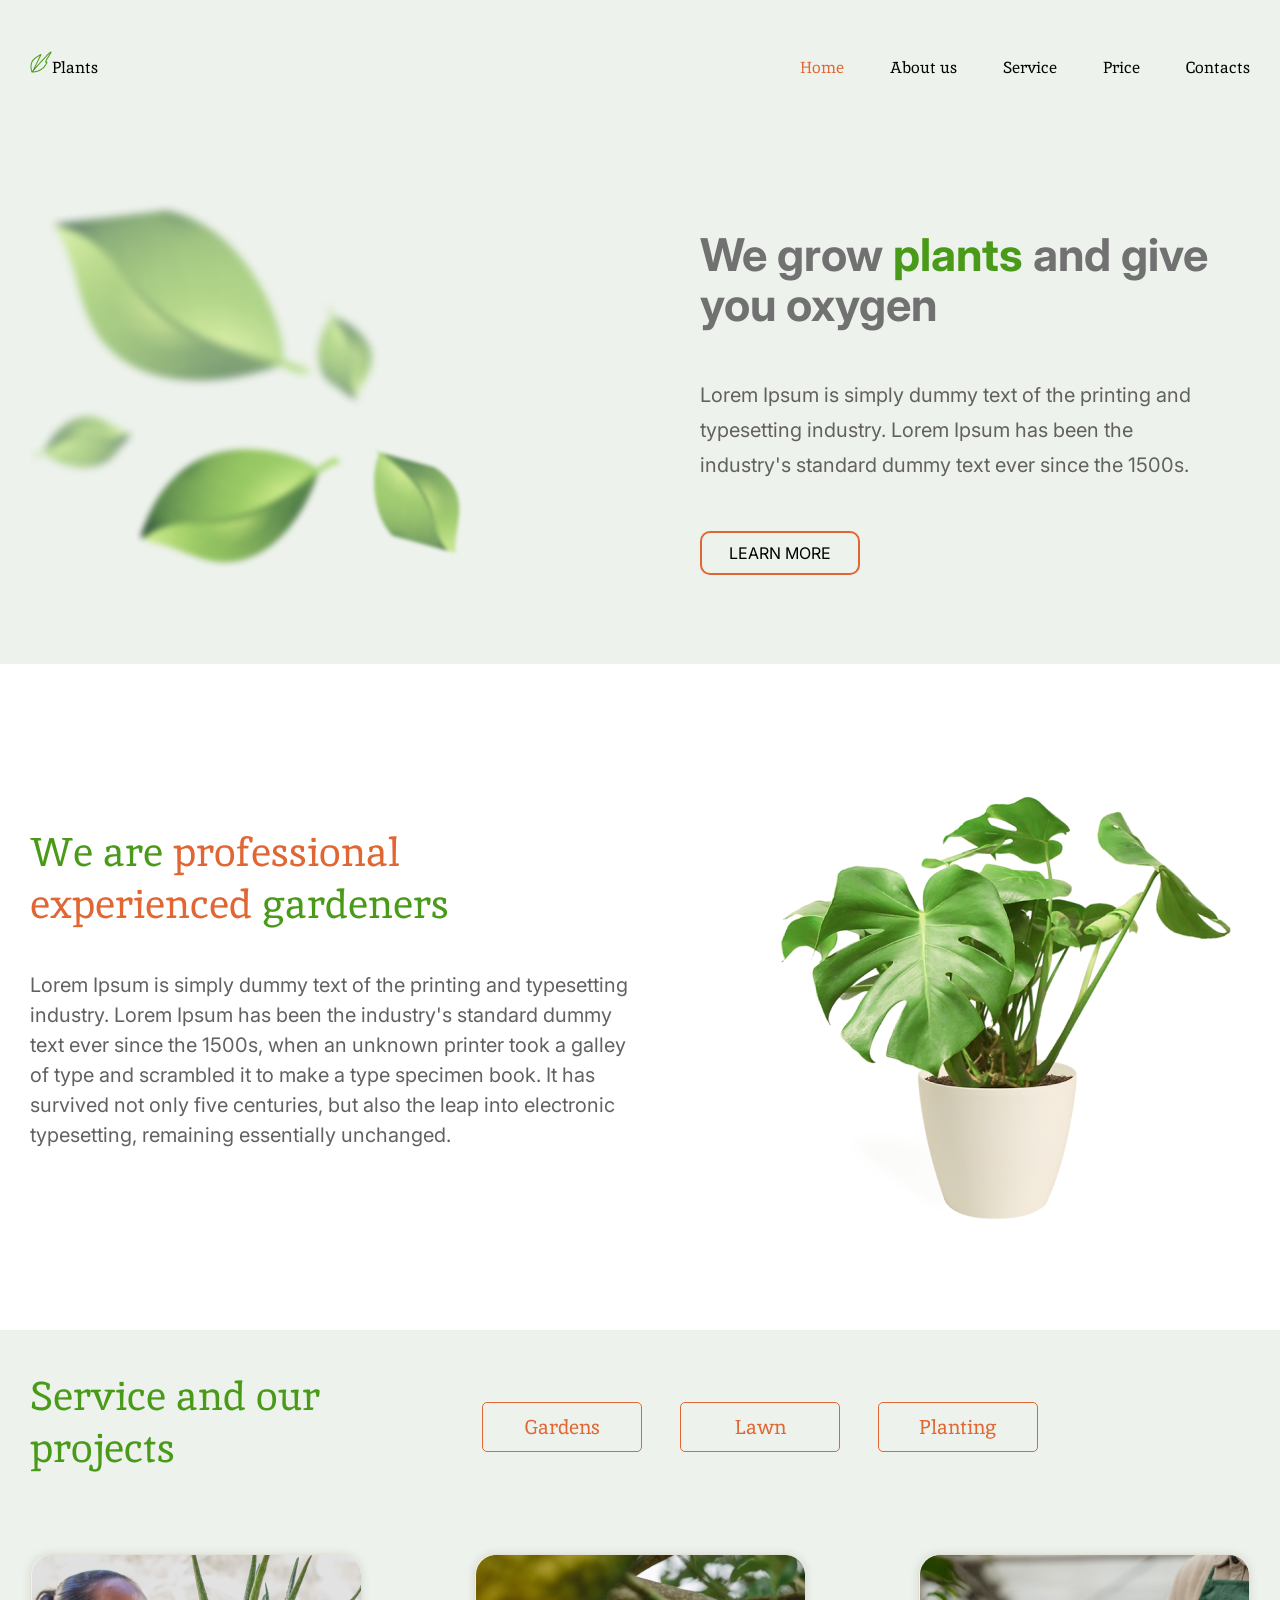
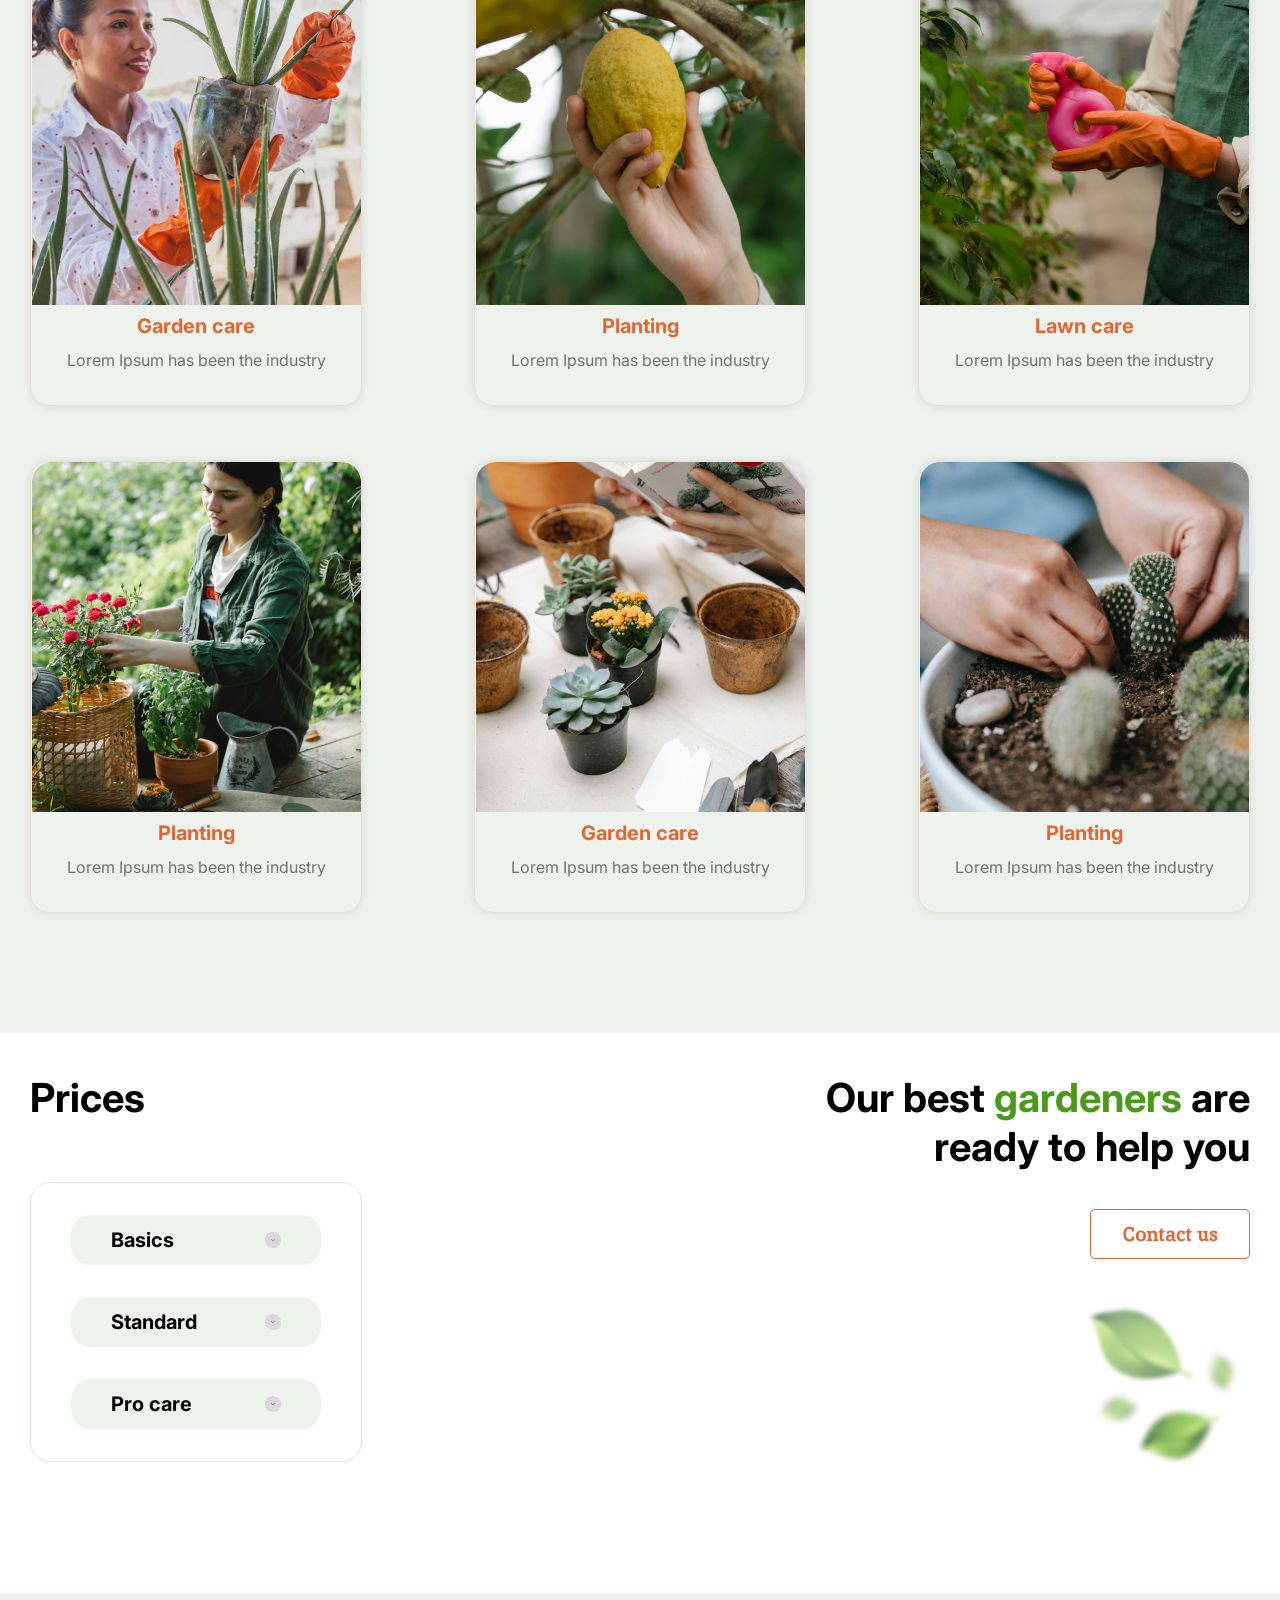
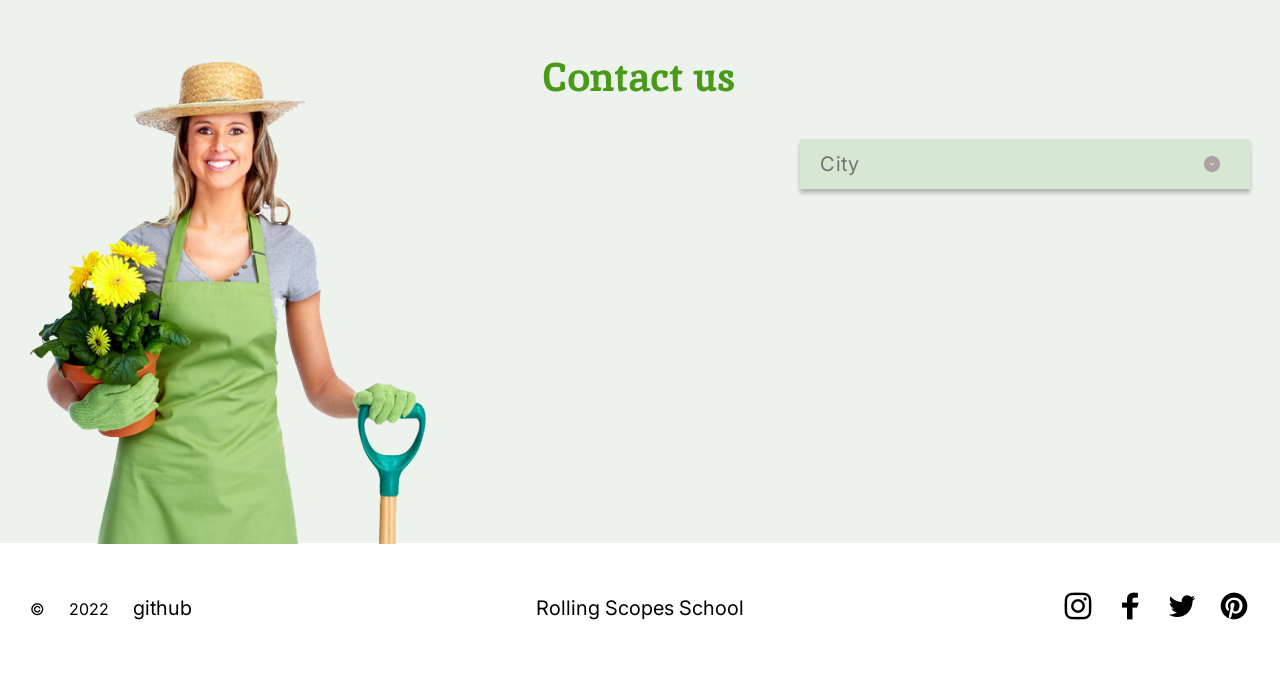
==== index.html @ c93bf302 "fix: change sections' layout" ====
<!DOCTYPE html>
<html lang="en">
<head>
    <meta charset="UTF-8">
    <meta http-equiv="X-UA-Compatible" content="IE=edge">
    <meta name="viewport" content="width=device-width, initial-scale=1.0">
    <title>Plants</title>

    <link rel="icon" href="img/icon.png">

    <link rel="preconnect" href="https://fonts.googleapis.com">
    <link rel="preconnect" href="https://fonts.gstatic.com" crossorigin>
    <link rel="stylesheet" href="https://fonts.googleapis.com/css2?family=Inika:wght@400;700&family=Inter:wght@400;500;600;700&display=swap">

    <link rel="stylesheet" href="plants.css">
</head>
<body>
    <header>
        <div class="container">
            <nav class="navbar">
                <a class="navbar-brand" href="/">
                    <img src="img/logo.png" alt="Plants logo">
                    <span>Plants</span>
                </a>
                <div class="navbar-toggler"></div>
                <div class="navbar-collapse">
                    <ul class="navbar-nav">
                        <li>
                            <a class="navbar-link" href="#welcome">Home</a>
                        </li>
                        <li>
                            <a class="navbar-link" href="#about">About us</a>
                        </li>
                        <li>
                            <a class="navbar-link" href="#service">Service</a>
                        </li>
                        <li>
                            <a class="navbar-link" href="#prices">Price</a>
                        </li>
                        <li>
                            <a class="navbar-link" href="#contacts">Contacts</a>
                        </li>
                    </ul>
                </div>
            </nav>
        </div>
    </header>
    <main>
        <section id="welcome">
            <div class="container">
                <div class="content">
                    <h1>We grow <span>plants</span> and give <br>you oxygen</h1>
                    <p>Lorem Ipsum is simply dummy text of the printing and <br>typesetting industry. Lorem Ipsum has been the <br>industry's standard dummy text ever since the 1500s.</p>
                    <button class="btn primary-btn" type="button">Learn more</button>
                </div>
                <div class="leafs">
                    <img src="img/leafs1.png" alt="leafs">
                </div>
            </div>
        </section>
        <section id="about">
            <div class="container">
                <div class="content">
                    <h2>We are <span>professional experienced</span> gardeners</h2>
                    <p>Lorem Ipsum is simply dummy text of the printing and typesetting industry. Lorem Ipsum has been the industry's standard dummy text ever since the 1500s, when an unknown printer took a galley of type and scrambled it to make a type specimen book. It has survived not only five centuries, but also the leap into electronic typesetting, remaining essentially unchanged.</p>   
                </div>
                <div class="plant">
                    <img src="img/houseplant.png" alt="house plant in a pot">
                </div>
           </div>
        </section>
        <section id="service">
            <div class="container">
                <div class="content">
                    <h2>Service and our projects</h2>
                </div>
                <div class="buttons">
                    <button class="btn" type="button">Gardens</button>
                    <button class="btn" type="button">Lawn</button>
                    <button class="btn" type="button">Planting</button>
                </div>
                <div class="product-grid">
                    <div class="product-box">
                        <div class="image">
                            <img src="img/product1.png" alt="Garden care">
                        </div>
                        <div class="name">Garden care</div>
                        <div class="description">Lorem Ipsum has been the industry</div>
                    </div>
                    <div class="product-box">
                        <div class="image">
                            <img src="img/product2.png" alt="Planting">
                        </div>
                        <div class="name">Planting</div>
                        <div class="description">Lorem Ipsum has been the industry</div>
                    </div>
                    <div class="product-box">
                        <div class="image">
                            <img src="img/product3.png" alt="Lawn care">
                        </div>
                        <div class="name">Lawn care</div>
                        <div class="description">Lorem Ipsum has been the industry</div>
                    </div>
                    <div class="product-box">
                        <div class="image">
                            <img src="img/product4.png" alt="Planting">
                        </div>
                        <div class="name">Planting</div>
                        <div class="description">Lorem Ipsum has been the industry</div>
                    </div>
                    <div class="product-box">
                        <div class="image">
                            <img src="img/product5.png" alt="Garden care">
                        </div>
                        <div class="name">Garden care</div>
                        <div class="description">Lorem Ipsum has been the industry</div>
                    </div>
                    <div class="product-box">
                        <div class="image">
                            <img src="img/product6.png" alt="Planting">
                        </div>
                        <div class="name">Planting</div>
                        <div class="description">Lorem Ipsum has been the industry</div>
                    </div>
                </div>
            </div>
        </section>
        <section id="prices">
            <div class="container">
                <div class="content">
                    <div class="content-left">
                        <h2>Prices</h2>
                        <div class="prices-box">
                            <div class="price-select">
                                <span>Basics</span>
                                <img src="img/accordion_btn2.png" alt="arrow down">
                            </div>
                            <div class="price-select">
                                <span>Standard</span>
                                <img src="img/accordion_btn2.png" alt="arrow down">
                            </div>
                            <div class="price-select">
                                <span>Pro care</span>
                                <img src="img/accordion_btn2.png" alt="arrow down">
                            </div>
                        </div>
                    </div>
                    <div class="content-right">
                        <h2>Our best <span>gardeners</span> are <br>ready to help you</h2>
                        <button class="btn contact-btn" type="button">Contact us</button>
                        <img src="img/leafs2.png" alt="leafs">
                    </div>
                </div>
            </div>
        </section>
        <section id="contacts">
            <div class="container">
                <div class="content">
                    <h2>Contact us</h2>
                    <div class="city-wrapper">
                        <div class="city-select">
                            <span>City</span>
                            <img src="img/accordion_btn.png" alt="arrow down">
                        </div>
                    </div>
                </div>
                <div class="img">
                    <img src="img/contact_woman.png" alt="Woman gardner with flowers">
                </div>
            </div>
        </section>
    </main>
    <footer>
        <div class="container">
            <div class="copyright">
                <p>&copy; <span>2022</span> <a href="https://github.com/k-korolev">github</a></p>
            </div>
            <div class="school">
                <a href="https://rs.school/js-stage0/">Rolling Scopes School</a>
            </div>
            <ul class="social">
                <li>
                    <a href="#">
                        <img src="img/icon-inst.png" alt="Instagram">
                    </a>
                </li>
                <li>
                    <a href="#">
                        <img src="img/icon-fb.png" alt="Facebook">
                    </a>
                </li>
                <li>
                    <a href="#">
                        <img src="img/icon-tw.png" alt="Twitter">
                    </a>
                </li>
                <li>
                    <a href="#">
                        <img src="img/icon-pin.png" alt="Pinterest">
                    </a>
                </li>
            </ul>
        </div>
    </footer>
</body>
</html>
---- plants.css ----
body {
    margin: 0;
    padding: 0;
    font-family: 'Inter', sans-serif;
    font-size: 16px;
    background :#ffffff;
}

h1 {
    font-size: 2.825rem; 
    line-height: 3.125rem;
    color:#717171;
}

h1 span {
    color: #499a18;
}

h2 {
    font-family: 'Inika', serif; 
    font-size: 2.5rem; 
    font-weight: 400; 
    color: #499a18;
}

.btn {
    display: flex;
    width: 160px;
    height: 50px;
    font-size: 1.25rem;
    font-family: 'Inika', serif;
    justify-content: center;
    align-items: center;
    border: 1px solid #e06733;
    border-radius: 5px;
    background: transparent;
    color: #e06733;
    cursor: pointer;
    transition: all 0.15s ease-in;
}

.primary-btn {
    height: 44px;
    font-size: 1rem;
    font-family: 'Inter', sans-serif;
    text-transform: uppercase;
    border: 2px solid #e06733;
    border-radius: 10px;
    color: #000000;
}

.contact-btn {
    font-weight: 700;
}

.btn:hover {
    background: #e06733;
    color: #ffffff;
}

.container {
    width: 1220px; 
    margin-left: auto; 
    margin-right:auto;
}

.primary-font {
    font-family: 'Inter', sans-serif;
}

.secondary-font {
    font-family: 'Inika', serif;
}

header {
    height: 134px; 
    display: flex; 
    align-items: center; 
    background: #edf2ec;
}

/* Navbar */
.navbar {
    display: flex;
    align-items: baseline;
}

.navbar-brand {
    display: flex;
    justify-content: flex-start;
    align-items: baseline;
    font-family: 'Inika', serif; 
    text-decoration: none; 
    color: #000000;
}

.navbar-brand span {
    transition: all 0.25s ease-in;
}

.navbar-brand:hover span {
    text-decoration: underline;
}

.navbar-toggler {
    display: none;
}

.navbar-collapse {
    flex-grow: 2;
    display: flex; 
    justify-content: flex-end;
}

.navbar-nav {
    margin: 0;
    padding: 0;
    list-style-type: none; 
    display: flex;
}

.navbar-nav li + li {
    margin-left: 2.875rem;
}

.navbar-link {
    display: flex;
    height: 2.5rem;
    font-family: 'Inika', serif; 
    justify-content: center;
    align-items: center;
    text-decoration: none;
    color: #010201;
    transition: all 0.25s ease-in;
}

.navbar-link:hover {
    text-decoration: underline;
}

.navbar-nav li:first-of-type .navbar-link  {
    color: #e06733;
}

/* Welcome */
#welcome {
   
    height: 530px;
    background: #edf2ec;
}

#welcome .container {
    display: flex;
    padding-top: 3.75rem;
    justify-content: space-between;
    align-items: flex-start;
}

#welcome .content {
    order: 2;
    width: 50%;
    max-width: 550px;
    padding-top: 2.25rem;
}

#welcome .content h1 {
    margin: 0 0 3rem 0;
    padding: 0;
}

#welcome .content p {
    font-size: 1.25rem;
    line-height: 35px;
    color: #636060;
}

#welcome .leafs {
    display: flex;
    order: 1;
    width: 50%;
    margin: 0;
    padding: 0;
    justify-content: flex-start;
    align-items: flex-start;
}

#welcome .content .primary-btn {
    margin: 3rem 0 0 0;
}

/* About */
#about {
    height: 666px;
}

#about .container {
    display: flex;
    padding-top: 5.75rem;
}

#about .content {
    width: 50%;
    max-width: 605px;
    margin-top:4.375rem;
    color: #636060;
}

#about h2 {
    max-width: 475px;
    margin: 0 0 2.5rem 0;
}

#about h2 span {
    color: #e06733;
}

#about p {
    font-size: 1.25rem;
    line-height: 1.875rem;
}

#about .plant {
    display: flex;
    width: 50%;
    justify-content: flex-end;
    align-items: center;
}

/* Service */
#service {
    background: #edf2ec;
}

#service .container {
    display: flex;
    flex-wrap: wrap;
    padding-top: 2.5rem;
    justify-content: space-between;
    align-items: flex-start;
}

#service .content {
    max-width: 310px;
}

#service .content h2 {
    margin: 0;
}

#service .buttons {      
    display: flex;
    width: calc(100% - 310px - 142px);
    margin-left: 142px;
    padding-top: 2.0rem;
    justify-content: flex-start;
    align-items: flex-start;
}

#service .buttons button + button {
    margin-left: 2.375rem;
}

.product-grid {
    display: flex; 
    padding-top: 5rem;
    padding-bottom: 65px;
    flex-wrap: wrap;
    justify-content: space-between;
    align-items: flex-start;
}

.product-grid > div {
    display: flex;
    flex-wrap: wrap;
    width: 330px;
    height: 450px;
    margin-bottom: 55px;
    overflow: hidden;
    justify-content: center;
    align-items: flex-start;
    border: 1px solid #e3e1d5;
    border-radius: 20px;
    box-shadow: 0 0 10px rgba(0,0,0,0.1);
    cursor: pointer;
    transition: all 0.15s ease-in;
}

.product-grid > div:hover {
    box-shadow: 0 0 10px rgba(0,0,0,0.2);
}

.product-grid > div .name {
    font-size: 1.25rem;
    font-weight: 700;
    line-height: 1.25rem;
    color: #e06733;
}

.product-grid > div .description {
    margin-top: 0.5rem;
    margin-bottom: 1.75rem;
    color: #717171;
}

/* Prices */
#prices {
    height: 560px;
}

#prices h2 {
    width: 100%;
    margin: 0;
    font-family: 'Inter', sans-serif; 
    font-weight: 700; 
    color:#000000;
}

#prices h2 span {
    color: #499a18;
}

#prices .content {
    display: flex;
}

#prices .content-left {
    width: 50%;
    padding-top: 2.5rem;
}

#prices .prices-box {
    display: flex;
    flex-direction: column;
    width: 330px;
    margin-top: 3.75rem;
    justify-content: center;
    align-items: center;
    border: 1px solid #e3e1d5;
    border-radius: 20px;
}

#prices .prices-box .price-select {
    display: flex;
    width: 170px;
    height: 50px;
    margin: 32px 0 0 0;
    padding: 0 40px;
    justify-content: space-between;
    align-items: center;
    background: #edf2ec;
    border-radius: 20px;
    cursor: pointer;
    transition: all 0.15s ease-in;
}

#prices .prices-box .price-select:last-of-type {
    margin-bottom: 32px;
}

#prices .prices-box .price-select:hover {
    background: #d6e7d2;
}

#prices .prices-box .price-select span {
    font-size: 1.25rem;
    line-height: 1.25rem;
    font-weight: 700;
}

#prices .content-right {
    display: flex;
    flex-direction: column;
    width: 50%;
    padding-top: 2.5rem;
    justify-content: flex-start;
    align-items: flex-end;
}

#prices .content-right h2 {
    text-align: right;
}

#prices .content-right button {
    margin: 2.375rem 0;
}

/* Contacts */
#contacts {
    height: 550px;
    background: #edf2ec;
}

#contacts .container {
    display: flex;
    padding-top: 3.375rem;
    justify-content: flex-start;
    align-items: flex-start;
}

#contacts .content {
    display: flex;
    flex-wrap: wrap;
    width: calc(100% - 470px - 12px);
    order: 2;
    padding: 0.25rem 0 0 62px;
    justify-content: flex-start;
    align-items: flex-start;
}

#contacts h2 {
    width: 100%;
    margin: 0;
    font-weight: 700;
}

#contacts .city-wrapper {
    display: flex;
    width: 100%;
    margin-top: 2.25rem;
    justify-content: flex-end;
    align-items: flex-start;
}

#contacts .city-select {
    display: flex;
    width: 400px;
    height: 50px;
    padding: 0 30px 0 20px;
    justify-content: space-between;
    align-items: center;
    background: #d6e7d2;
    box-shadow: 0 4px 4px rgba(0,0,0,0.25);
    transition: all 0.15s ease-in;
    cursor: pointer;
}

#contacts .city-select:hover {
    background: #c1e698;
}

#contacts .city-select span {
    font-size: 1.25rem;
    line-height: 2.5rem;
    letter-spacing: 0.5px;
    color: #717171;
}

#contacts .img {
    order: 1;
    width: 470px;
}

/* Footer */
footer a {
    font-size: 1.25rem;
    text-decoration: none;
    color: #000000;
    transition: all 0.15s ease-in;
}

footer a:hover {
    text-decoration: underline;
}

footer .container {
    display: flex;
}

footer .copyright {
    min-width: 290px;
    height: 130px;
    display: flex; 
    align-items: center;
}

footer .copyright span {
    margin-left: 1.25rem;
    margin-right: 1.25rem;
}

footer .school {
    height: 130px;
    flex-grow: 4; 
    display: flex; 
    justify-content: center; 
    text-align: center; 
    align-items: center;
}

footer .social {
    display: flex; 
    min-width: 290px;
    height: 130px;
    margin: 0;
    padding: 0;
    justify-content: flex-end; 
    align-items: center;
    list-style-type: none;
}

footer .social li + li {
    margin-left: 1.25rem;
}
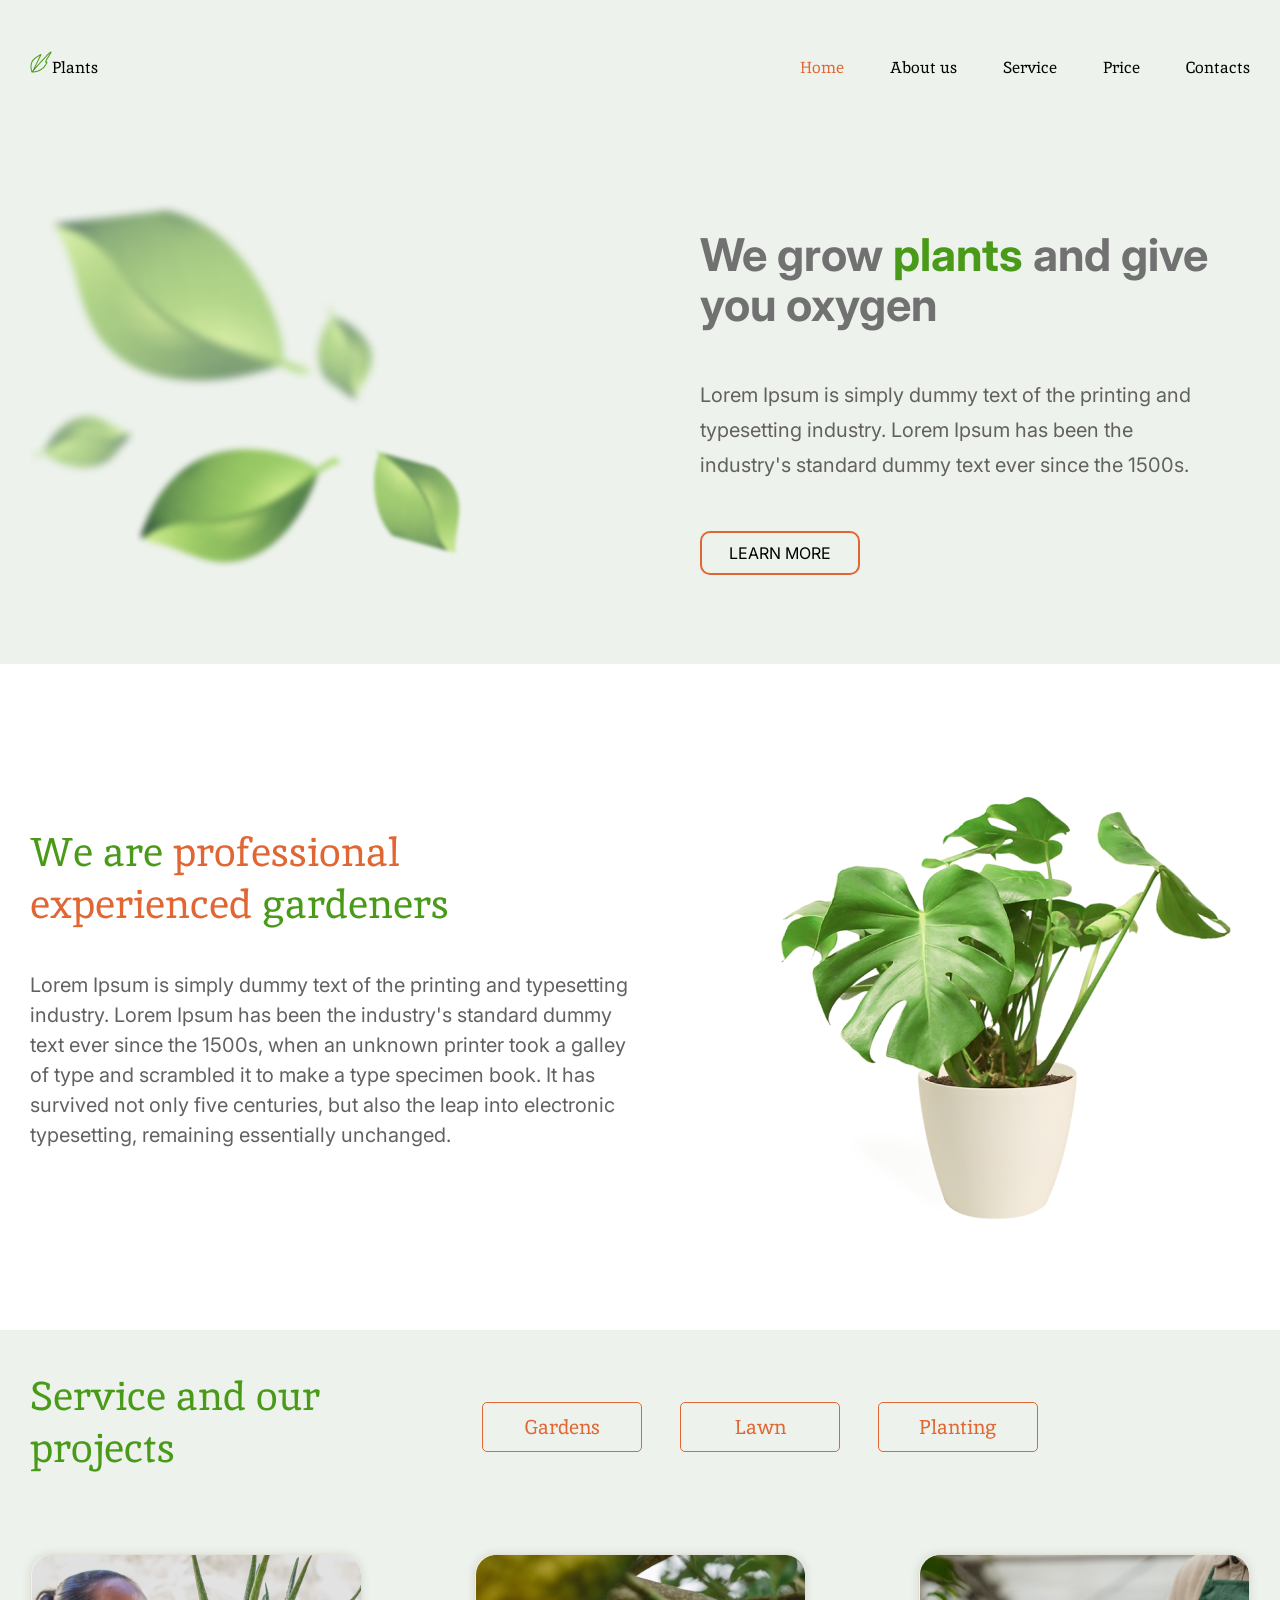
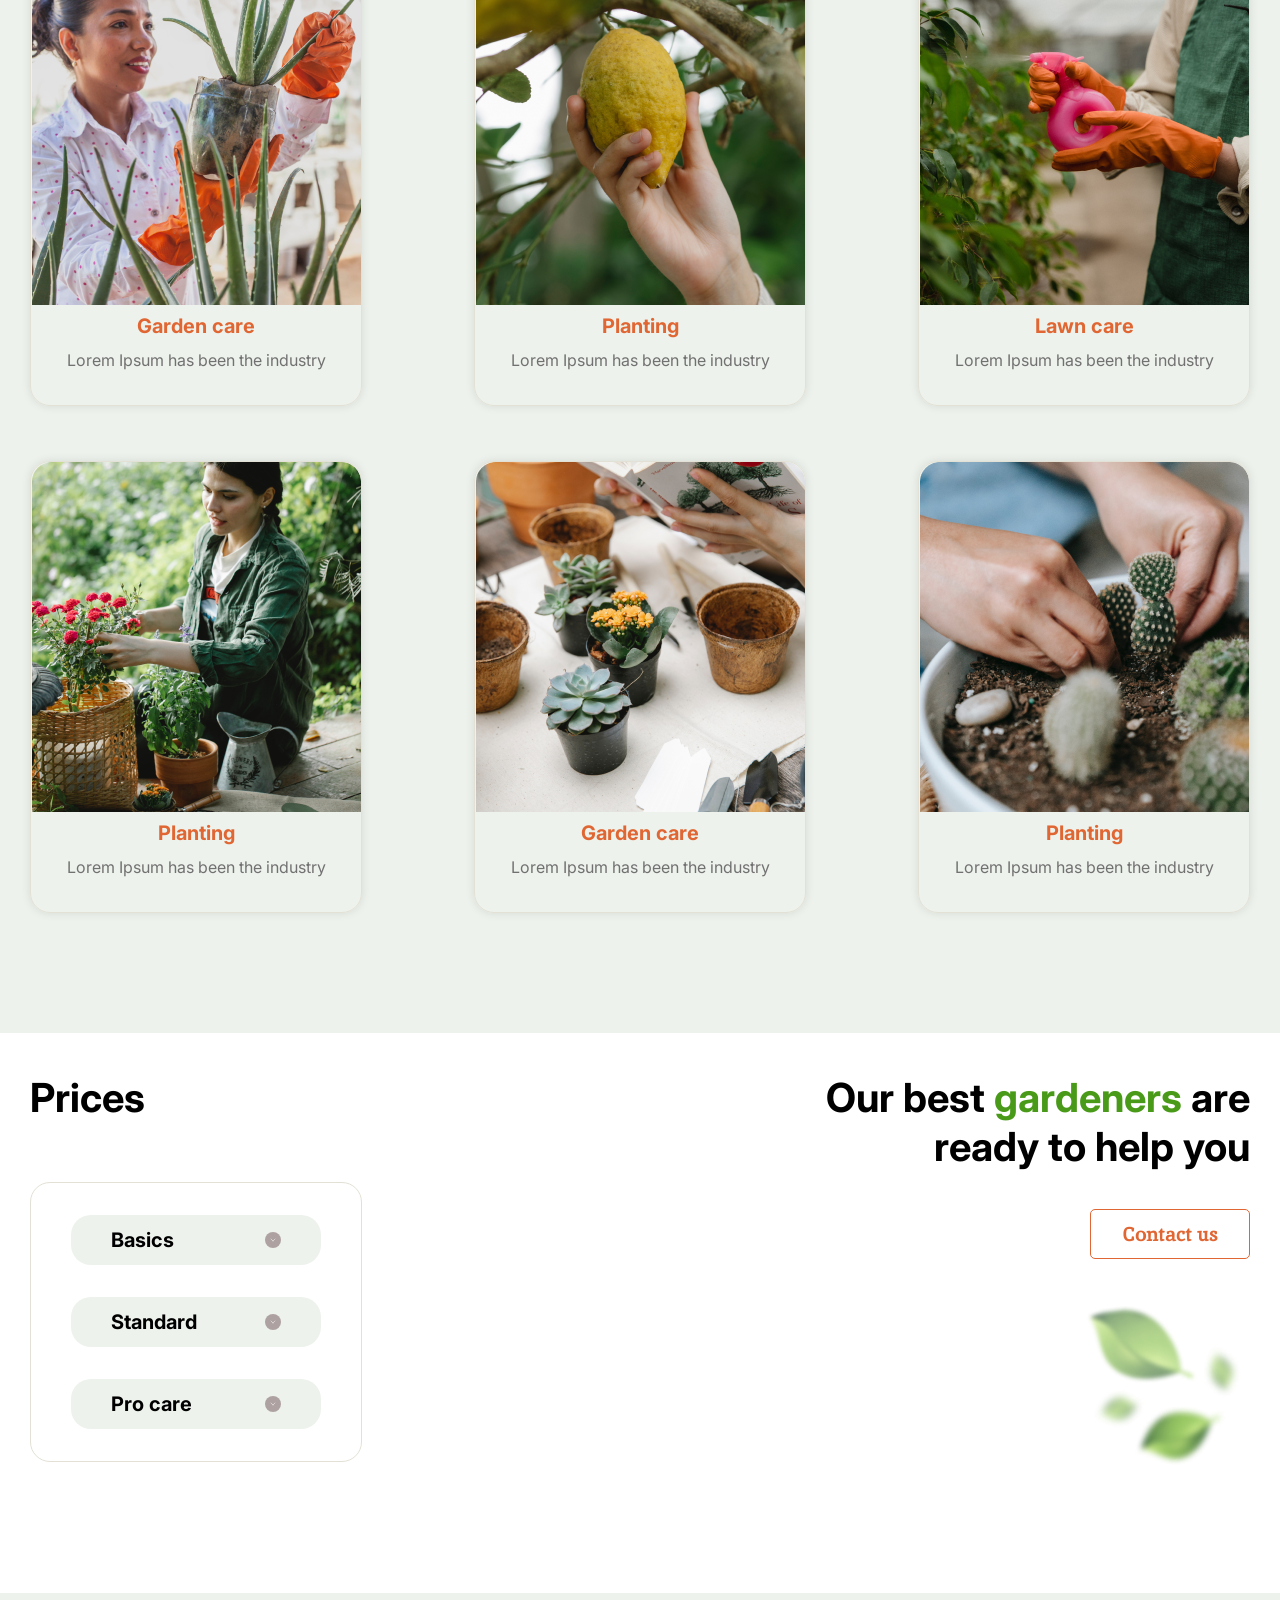
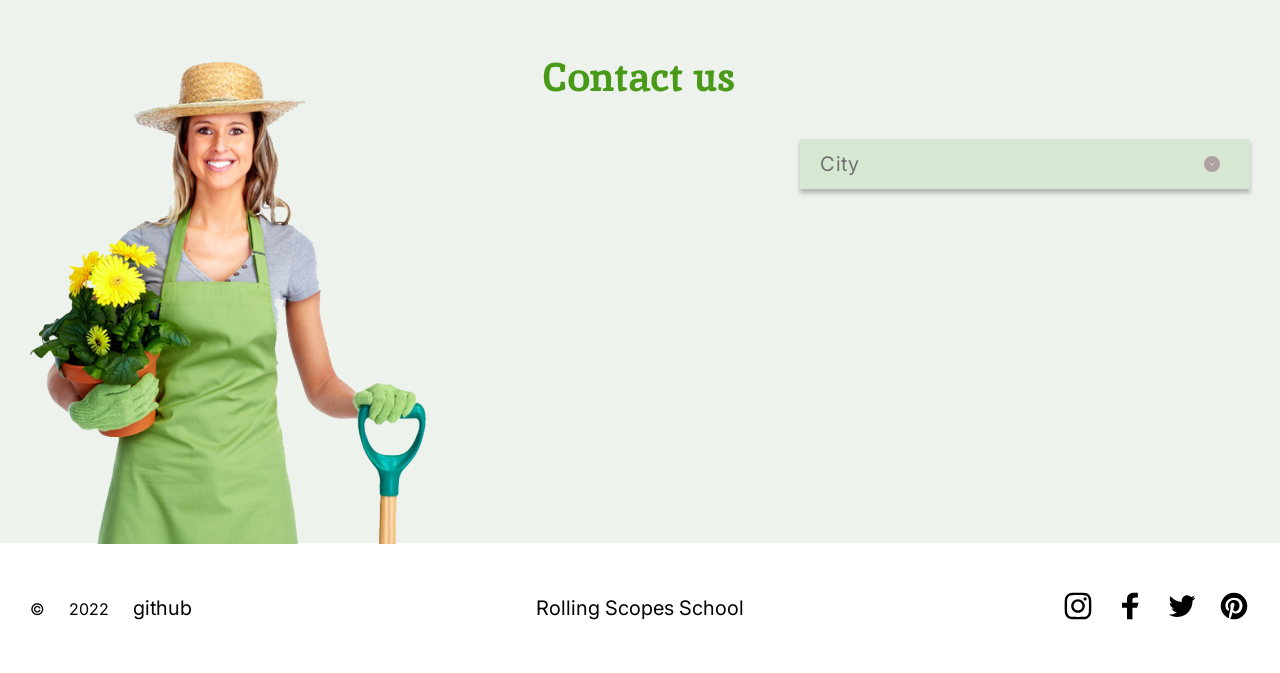
==== commit 810ca618: "feat: add svg icons" ====
--- a/index.html
+++ b/index.html
@@ -133,15 +133,12 @@
                         <div class="prices-box">
                             <div class="price-select">
                                 <span>Basics</span>
-                                <img src="img/accordion_btn2.png" alt="arrow down">
                             </div>
                             <div class="price-select">
                                 <span>Standard</span>
-                                <img src="img/accordion_btn2.png" alt="arrow down">
                             </div>
                             <div class="price-select">
                                 <span>Pro care</span>
-                                <img src="img/accordion_btn2.png" alt="arrow down">
                             </div>
                         </div>
                     </div>
@@ -160,7 +157,6 @@
                     <div class="city-wrapper">
                         <div class="city-select">
                             <span>City</span>
-                            <img src="img/accordion_btn.png" alt="arrow down">
                         </div>
                     </div>
                 </div>
@@ -181,22 +177,22 @@
             <ul class="social">
                 <li>
                     <a href="#">
-                        <img src="img/icon-inst.png" alt="Instagram">
-                    </a>
-                </li>
-                <li>
-                    <a href="#">
-                        <img src="img/icon-fb.png" alt="Facebook">
-                    </a>
-                </li>
-                <li>
-                    <a href="#">
-                        <img src="img/icon-tw.png" alt="Twitter">
-                    </a>
-                </li>
-                <li>
-                    <a href="#">
-                        <img src="img/icon-pin.png" alt="Pinterest">
+                        <img src="img/icon-inst.svg" alt="Instagram">
+                    </a>
+                </li>
+                <li>
+                    <a href="#">
+                        <img src="img/icon-fb.svg" alt="Facebook">
+                    </a>
+                </li>
+                <li>
+                    <a href="#">
+                        <img src="img/icon-tw.svg" alt="Twitter">
+                    </a>
+                </li>
+                <li>
+                    <a href="#">
+                        <img src="img/icon-pin.svg" alt="Pinterest">
                     </a>
                 </li>
             </ul>
--- a/plants.css
+++ b/plants.css
@@ -1,3 +1,7 @@
+html {
+    scroll-behavior: smooth;
+}
+
 body {
     margin: 0;
     padding: 0;
@@ -353,12 +357,24 @@
     transition: all 0.15s ease-in;
 }
 
+#prices .prices-box .price-select:after {
+    content: " ";
+    width: 16px;
+    height: 16px;
+    background: url("img/accordion_btn.svg") no-repeat right center;
+    transition: all 0.15s ease-in;
+}
+
 #prices .prices-box .price-select:last-of-type {
     margin-bottom: 32px;
 }
 
 #prices .prices-box .price-select:hover {
     background: #d6e7d2;
+}
+
+#prices .prices-box .price-select:hover:after {
+    background: url("img/drop_btn.svg") no-repeat right center;
 }
 
 #prices .prices-box .price-select span {
@@ -434,8 +450,20 @@
     cursor: pointer;
 }
 
+#contacts .city-select:after {
+    content: " ";
+    background: url("img/accordion_btn.svg") no-repeat right center;
+    width: 16px;
+    height: 16px;
+    transition: all 0.15s ease-in;
+}
+
 #contacts .city-select:hover {
     background: #c1e698;
+}
+
+#contacts .city-select:hover:after {
+    background: url("img/drop_btn.svg") no-repeat right center;
 }
 
 #contacts .city-select span {
@@ -498,6 +526,11 @@
     list-style-type: none;
 }
 
+footer .social a img {
+    width: 32px;
+    height: 32px;
+}
+
 footer .social li + li {
     margin-left: 1.25rem;
 }
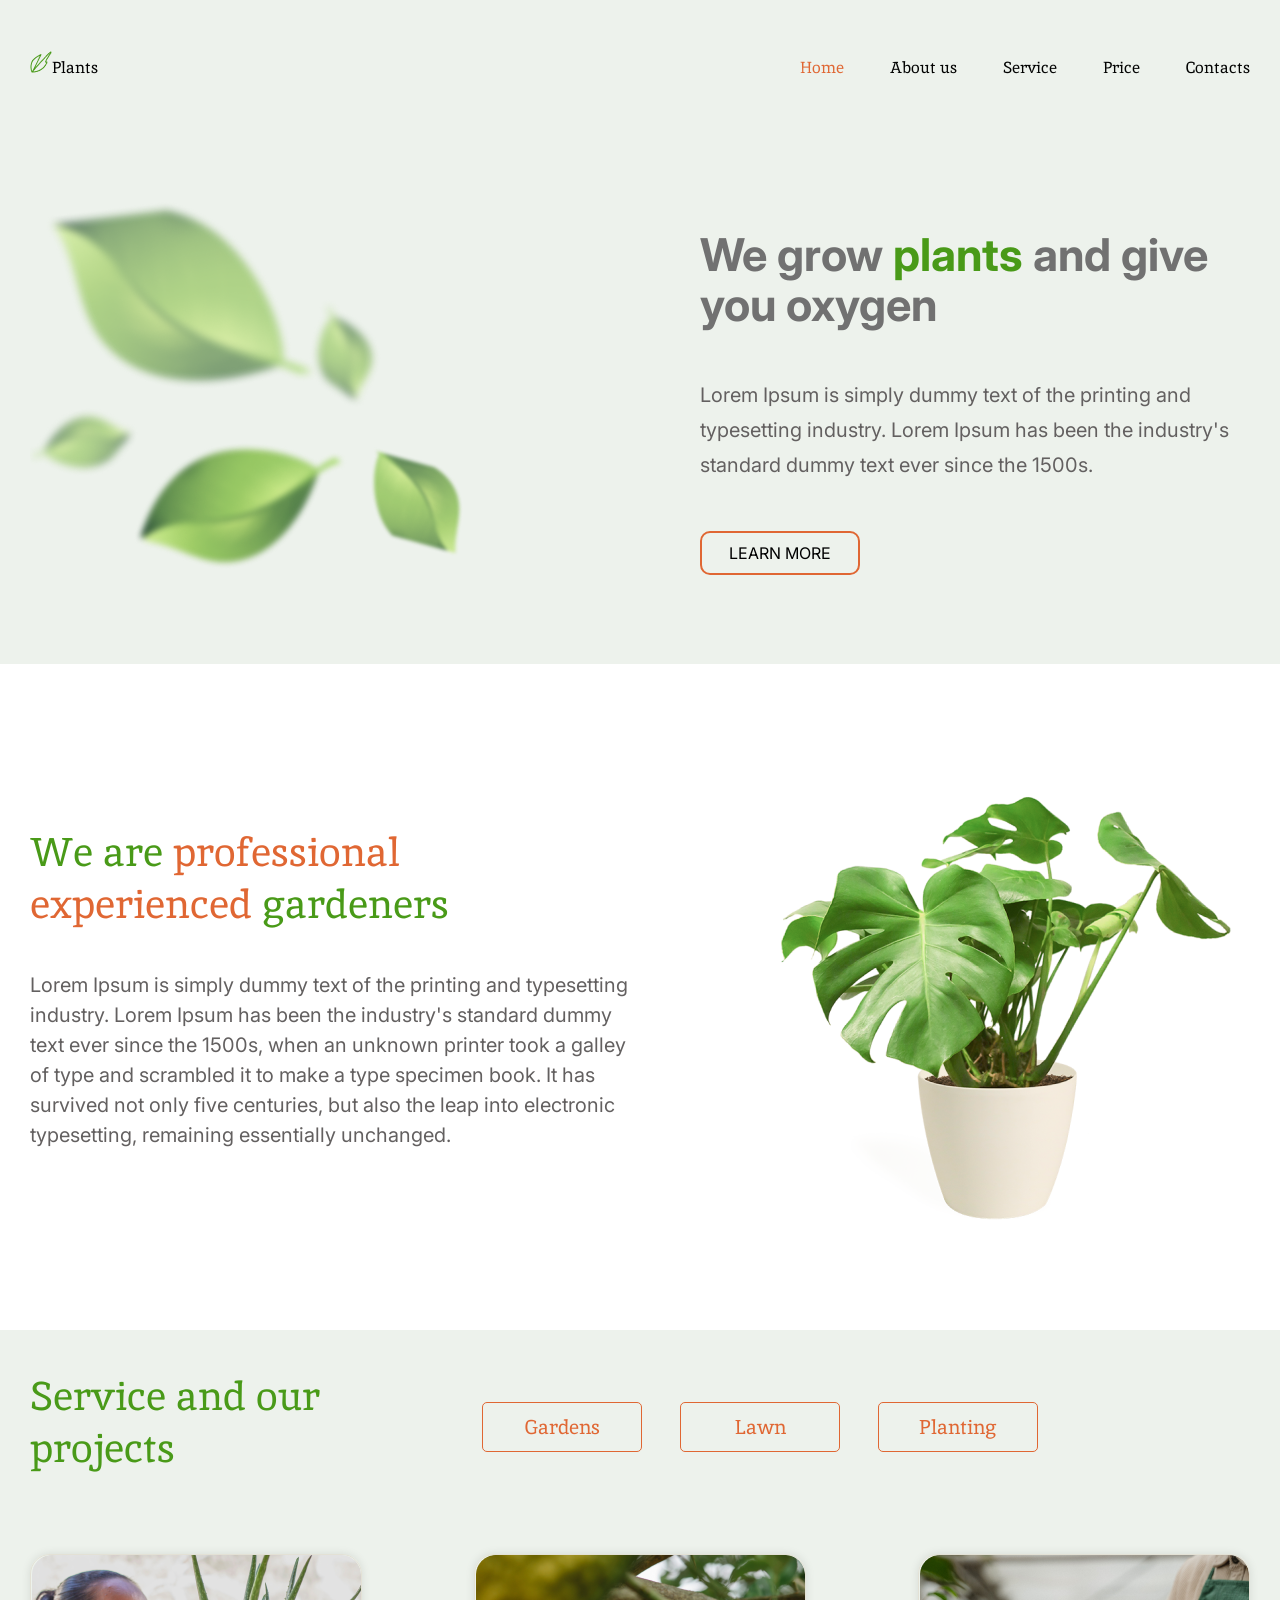
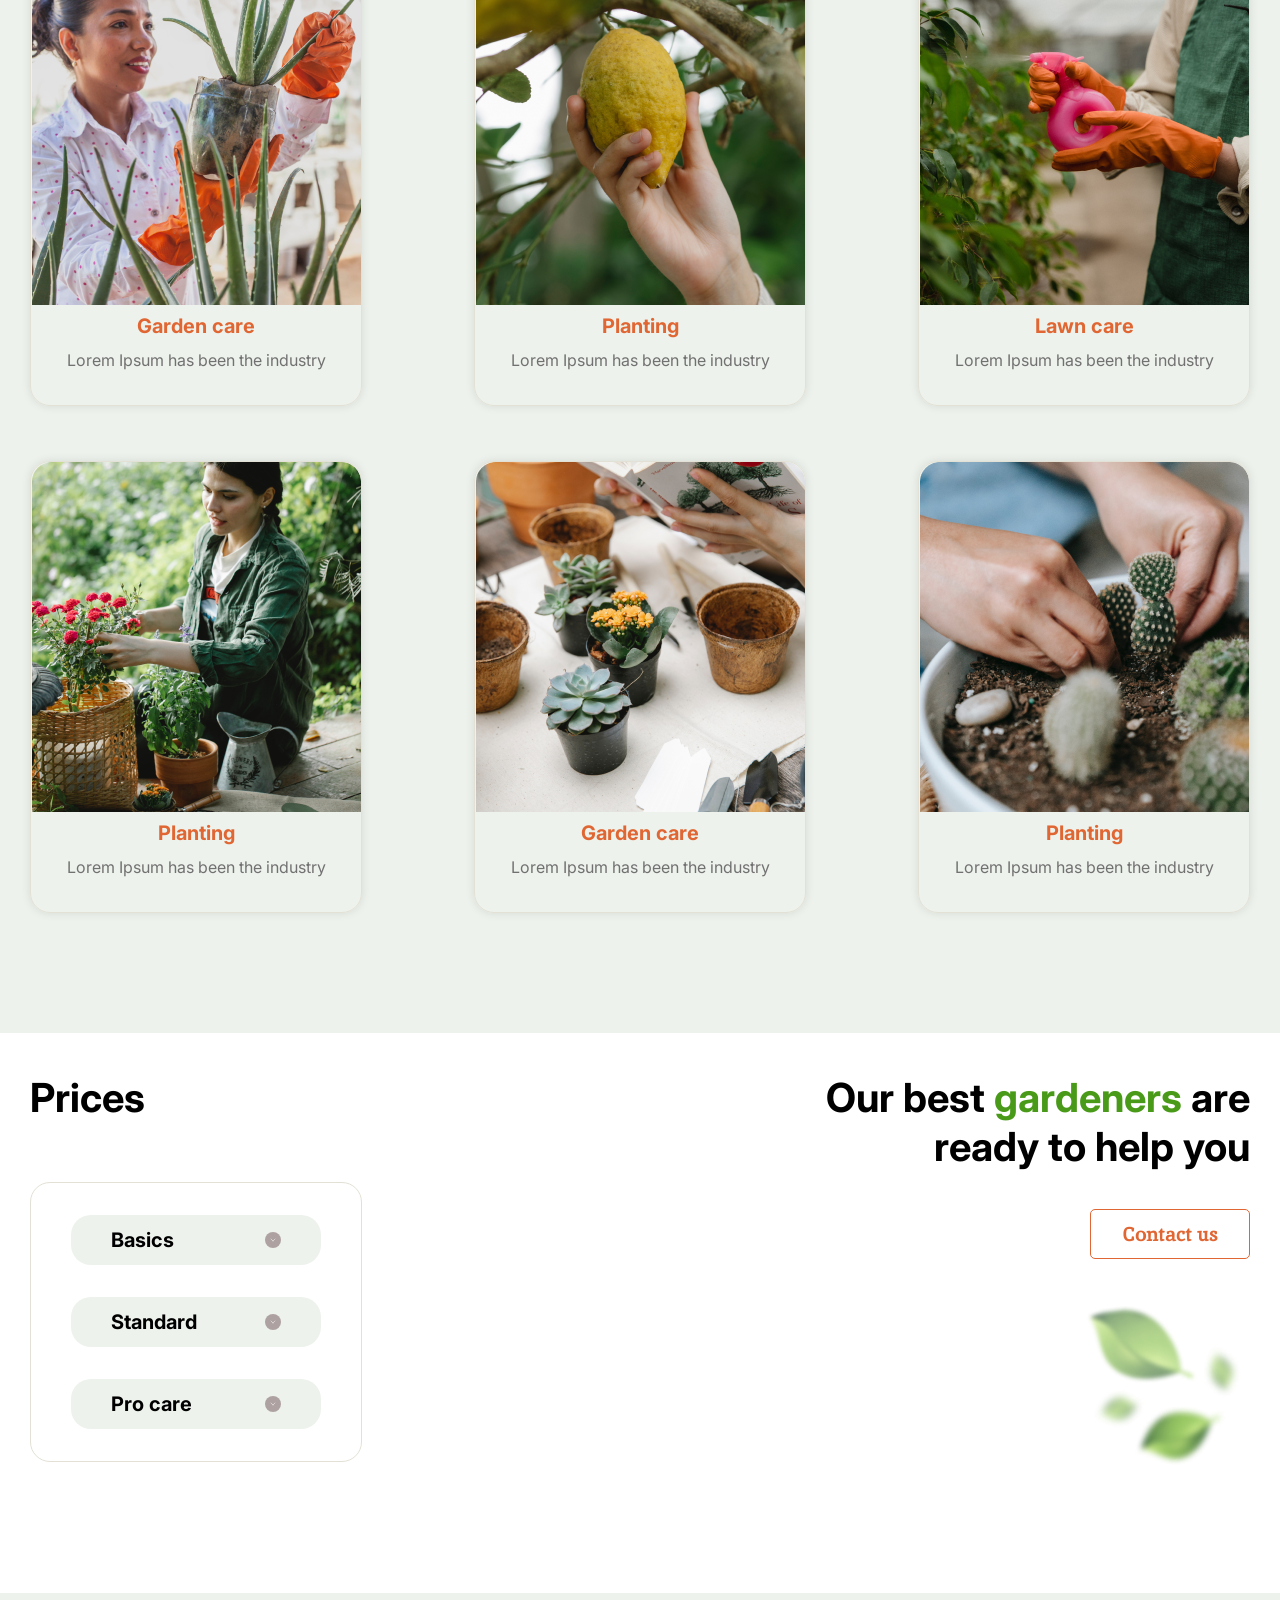
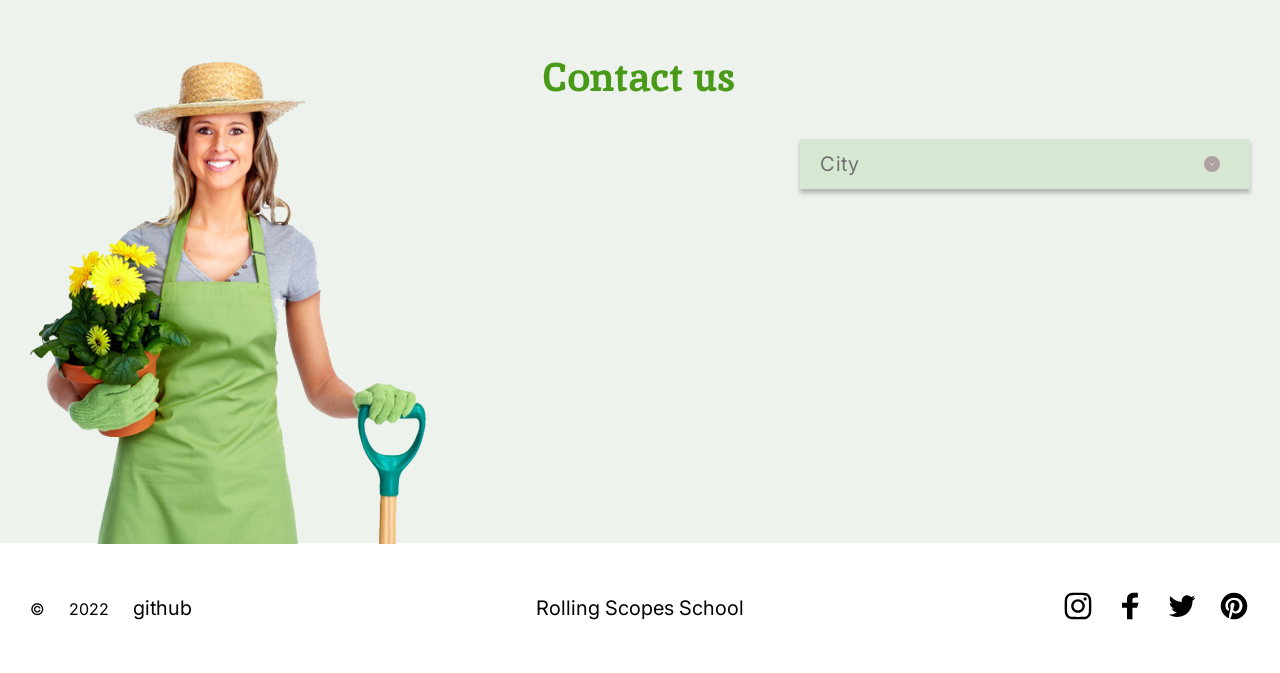
==== commit e4253e7a: "feat: add responsive welcome and about sections" ====
--- a/index.html
+++ b/index.html
@@ -50,7 +50,7 @@
             <div class="container">
                 <div class="content">
                     <h1>We grow <span>plants</span> and give <br>you oxygen</h1>
-                    <p>Lorem Ipsum is simply dummy text of the printing and <br>typesetting industry. Lorem Ipsum has been the <br>industry's standard dummy text ever since the 1500s.</p>
+                    <p>Lorem Ipsum is simply dummy text of the printing and typesetting industry. Lorem Ipsum has been the industry's standard dummy text ever since the 1500s.</p>
                     <button class="btn primary-btn" type="button">Learn more</button>
                 </div>
                 <div class="leafs">
@@ -143,7 +143,7 @@
                         </div>
                     </div>
                     <div class="content-right">
-                        <h2>Our best <span>gardeners</span> are <br>ready to help you</h2>
+                        <h3>Our best <span>gardeners</span> are <br>ready to help you</h3>
                         <button class="btn contact-btn" type="button">Contact us</button>
                         <img src="img/leafs2.png" alt="leafs">
                     </div>
--- a/plants.css
+++ b/plants.css
@@ -311,15 +311,17 @@
     height: 560px;
 }
 
-#prices h2 {
+#prices h2,
+#prices h3 {
     width: 100%;
     margin: 0;
     font-family: 'Inter', sans-serif; 
+    font-size: 2.5rem;
     font-weight: 700; 
     color:#000000;
 }
 
-#prices h2 span {
+#prices h3 span {
     color: #499a18;
 }
 
@@ -392,7 +394,7 @@
     align-items: flex-end;
 }
 
-#prices .content-right h2 {
+#prices .content-right h3 {
     text-align: right;
 }
 
@@ -533,4 +535,91 @@
 
 footer .social li + li {
     margin-left: 1.25rem;
+}
+
+@media (min-width: 320px) and (max-width: 767px) {
+    /* temp */
+    header, #service, #prices, #contacts, footer {display:none;}
+
+    h1 {
+        font-size: 1.5rem;
+        line-height: 2.25rem;
+    }
+    p {
+        font-size: 1rem;
+    }
+
+    .container {
+        width: calc(100% - 50px);
+        margin-left: 25px;
+        margin-right: 25px;
+    }
+
+    /* Welcome */
+    #welcome {
+        flex-wrap: wrap;
+        height: unset;
+    }
+    #welcome .container {
+        padding-top: 1.5rem;
+        padding-bottom: 1.5rem;
+    }
+    #welcome .content {
+        width: 100%;
+        padding: 0;
+        max-width: unset;
+    }
+    #welcome .content h1 {
+        margin: 0 0 1.25rem 0;
+    }
+    #welcome .content p {
+        margin: 0;
+        font-size: 1rem;
+        line-height: 1.5rem;
+    }
+    #welcome .content .primary-btn {
+        margin: 1.25rem 0 0 0;
+    }
+    #welcome .leafs {
+        display: none;
+    }
+
+    /* About */
+    #about {
+        height: unset;
+    }
+    #about .container {
+        flex-wrap: wrap;
+        padding-top: 1.75rem;
+    }
+    #about .content {
+        width: 100%;
+        margin: 0;
+    }
+    #about h2 {
+        margin: 0 0 1.25rem 0;
+        font-size: 1.5rem;
+        line-height: 2.25rem;
+        text-align: center;
+    }
+    #about p {
+        margin: 0;
+        font-size: 1rem;
+        line-height: 1.5rem;
+    }
+    #about .plant {
+        width: 100%;
+    }
+    #about .plant img {
+        display:block;
+        width: 150px;
+        margin-left: auto;
+        margin-right: auto;
+    }
+
+}
+@media (min-width: 768px) and (max-width: 1199px) {
+    .container {
+        width: 100%;
+    }
 }
